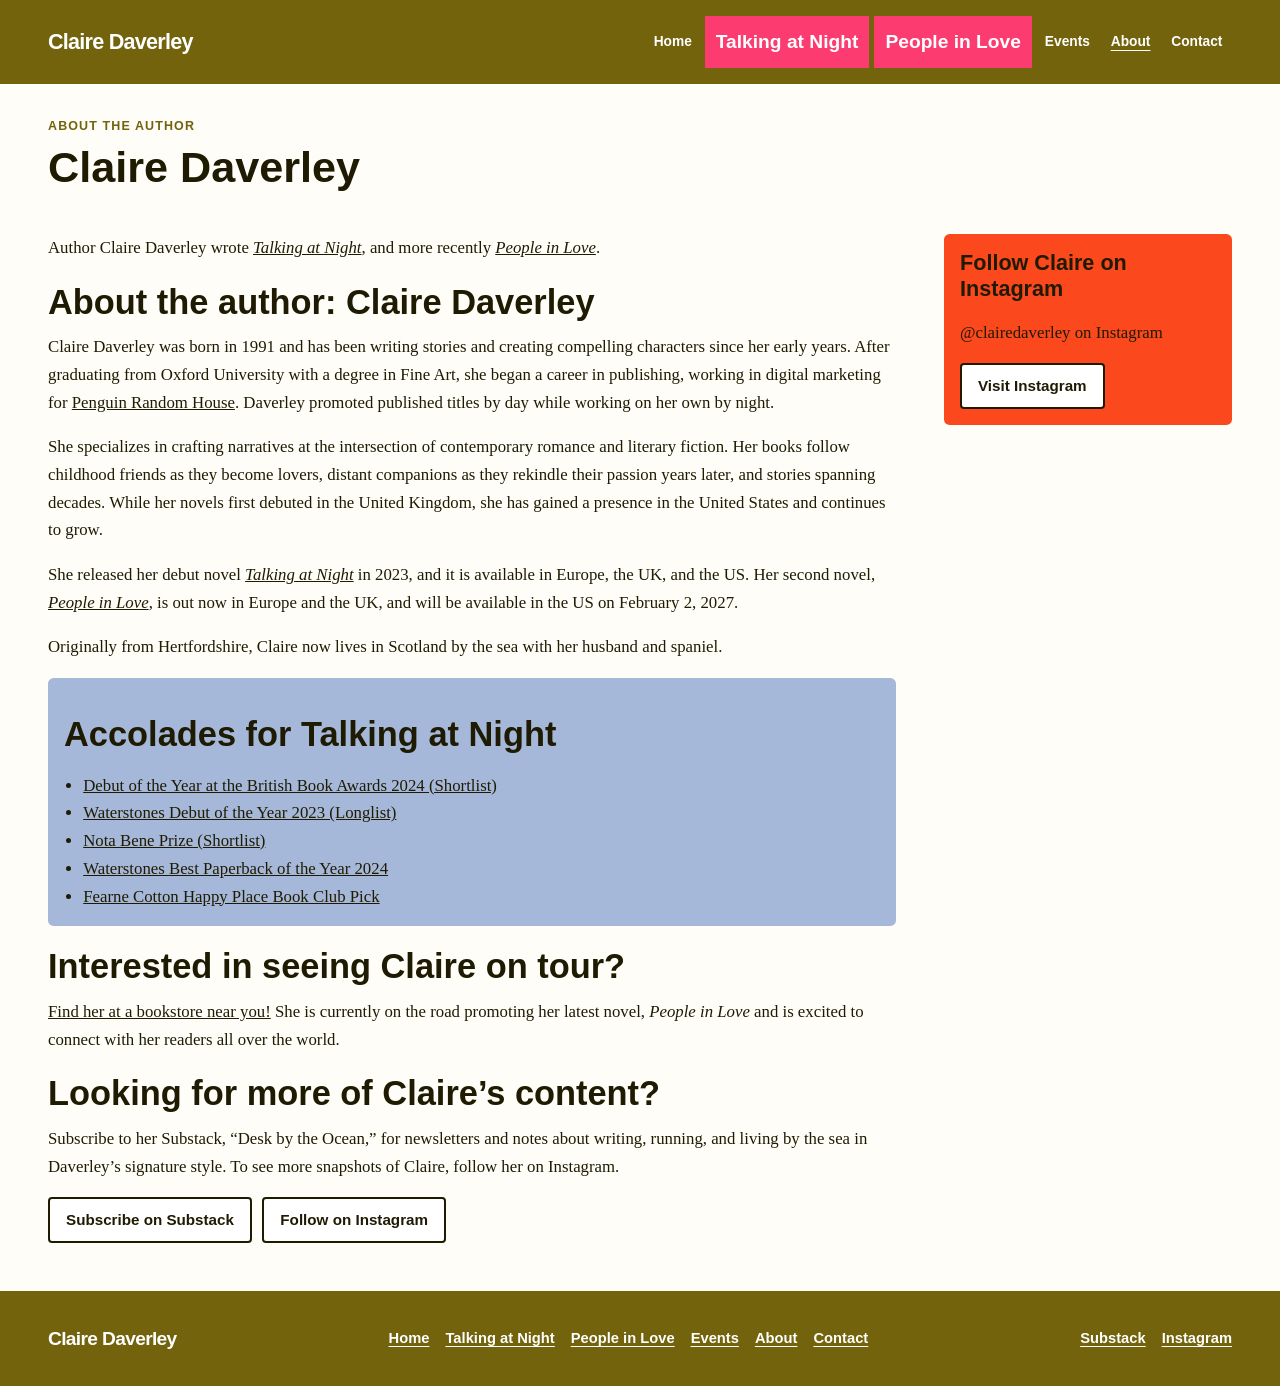
==== about.html @ dab41ded "Add all new documents and update" ====
<!doctype html>
<html lang="en">
<head>
  <meta charset="utf-8">
  <meta name="viewport" content="width=device-width, initial-scale=1">
  <meta name="description" content="Read about Claire Daverley, author of Talking at Night and People in Love.">
  <title>About | Claire Daverley</title>
  <link rel="stylesheet" href="css/styles.css">
</head>
<body>
  <a class="skip-link" href="#main">Skip to content</a>
  <header class="site-header">
    <div class="header-inner">
      <details class="menu">
        <summary aria-label="Toggle navigation"><span class="menu-icon" aria-hidden="true"></span><span class="menu-label">Menu</span></summary>
        <nav class="mobile-nav" aria-label="Mobile navigation">
          <a href="index.html">Home</a>
          <a class="book-nav-link" href="talking-at-night.html">Talking at Night</a>
          <a class="book-nav-link" href="people-in-love.html">People in Love</a>
          <a href="events.html">Events</a>
          <a href="about.html" aria-current="page">About</a>
          <a href="contact.html">Contact</a>
        </nav>
      </details>
      <a class="site-name" href="index.html">Claire Daverley</a>
      <nav class="desktop-nav" aria-label="Main navigation">
        <a href="index.html">Home</a>
        <a class="book-nav-link" href="talking-at-night.html">Talking at Night</a>
        <a class="book-nav-link" href="people-in-love.html">People in Love</a>
        <a href="events.html">Events</a>
        <a href="about.html" aria-current="page">About</a>
        <a href="contact.html">Contact</a>
      </nav>
    </div>
  </header>

  <main id="main">
    <section class="page-intro content-width">
      <p class="eyebrow">About the author</p>
      <h1>Claire Daverley</h1>
    </section>
    <div class="content-width about-layout">
      <article class="about-copy">
        <!-- The author portrait is omitted: _content-notes.md has no alt text for it. -->
        <p>Author Claire Daverley wrote <em><a href="talking-at-night.html">Talking at Night</a></em>, and more recently <em><a href="people-in-love.html">People in Love</a></em>.</p>

        <h2>About the author: Claire Daverley</h2>
        <p>Claire Daverley was born in 1991 and has been writing stories and creating compelling characters since her early years. After graduating from Oxford University with a degree in Fine Art, she began a career in publishing, working in digital marketing for <a href="https://www.penguinrandomhouse.com/">Penguin Random House</a>. Daverley promoted published titles by day while working on her own by night.</p>
        <p>She specializes in crafting narratives at the intersection of contemporary romance and literary fiction. Her books follow childhood friends as they become lovers, distant companions as they rekindle their passion years later, and stories spanning decades. While her novels first debuted in the United Kingdom, she has gained a presence in the United States and continues to grow.</p>
        <p>She released her debut novel <em><a href="talking-at-night.html">Talking at Night</a></em> in 2023, and it is available in Europe, the UK, and the US. Her second novel, <em><a href="people-in-love.html">People in Love</a></em>, is out now in Europe and the UK, and will be available in the US on February 2, 2027.</p>
        <p>Originally from Hertfordshire, Claire now lives in Scotland by the sea with her husband and spaniel.</p>

        <section class="accolades" aria-labelledby="accolades-title">
          <h2 id="accolades-title">Accolades for Talking at Night</h2>
          <ul>
            <li><a href="https://uk.bookshop.org/lists/2024-book-of-the-year-shortlist-debut-fiction?&amp;new-list-page=true&amp;bkshp-astro=t">Debut of the Year at the British Book Awards 2024 (Shortlist)</a></li>
            <li><a href="https://www.waterstones.com/category/highlights/cultural-highlights/book-awards/the-waterstones-debut-fiction-prize">Waterstones Debut of the Year 2023 (Longlist)</a></li>
            <li><a href="https://www.notabeneprize.com/journal/review-talking-at-night-claire-daverley">Nota Bene Prize (Shortlist)</a></li>
            <li><a href="https://www.waterstones.com/campaign/paperbacks-of-the-year?fbc">Waterstones Best Paperback of the Year 2024</a></li>
            <li><a href="https://www.happyplaceofficial.co.uk/pages/about-us-1">Fearne Cotton Happy Place Book Club Pick</a></li>
          </ul>
        </section>

        <h2>Interested in seeing Claire on tour?</h2>
        <p><a href="events.html">Find her at a bookstore near you!</a> She is currently on the road promoting her latest novel, <em>People in Love</em> and is excited to connect with her readers all over the world.</p>
        <h2>Looking for more of Claire’s content?</h2>
        <p>Subscribe to her Substack, “Desk by the Ocean,” for newsletters and notes about writing, running, and living by the sea in Daverley’s signature style. To see more snapshots of Claire, follow her on Instagram.</p>
        <div class="about-social">
          <a class="button" href="https://clairedaverley.substack.com">Subscribe on Substack</a>
          <a class="button" href="https://www.instagram.com/clairedaverley">Follow on Instagram</a>
        </div>
      </article>
      <aside class="instagram-card" aria-labelledby="instagram-heading">
        <h2 id="instagram-heading">Follow Claire on Instagram</h2>
        <p>@clairedaverley on Instagram</p>
        <a class="button" href="https://www.instagram.com/clairedaverley">Visit Instagram</a>
      </aside>
    </div>
  </main>

  <footer class="site-footer">
    <div class="content-width footer-inner">
      <a class="footer-name" href="index.html">Claire Daverley</a>
      <nav class="footer-nav" aria-label="Footer navigation">
        <a href="index.html">Home</a><a href="talking-at-night.html">Talking at Night</a><a href="people-in-love.html">People in Love</a><a href="events.html">Events</a><a href="about.html" aria-current="page">About</a><a href="contact.html">Contact</a>
      </nav>
      <div class="footer-social"><a href="https://clairedaverley.substack.com">Substack</a><a href="https://www.instagram.com/clairedaverley">Instagram</a></div>
    </div>
  </footer>
</body>
</html>
---- css/styles.css ----
:root {
  color-scheme: light;
  --ink: #1F1B03;
  --olive: #72630C;
  --pink: #FC3C71;
  --blue: #A6B8D9;
  --orange: #FB481D;
  --paper: #FFFDF8;
  --white: #FFFFFF;
  --line: #D8D1C4;
  --serif: Lora, Georgia, serif;
  --sans: Montserrat, Arial, sans-serif;
}

* { box-sizing: border-box; }

html { scroll-behavior: smooth; }

body {
  margin: 0;
  background: var(--paper);
  color: var(--ink);
  font-family: var(--serif);
  font-size: 1.05rem;
  line-height: 1.65;
}

img { display: block; max-width: 100%; }

a { color: inherit; }

a:focus-visible, summary:focus-visible, button:focus-visible {
  outline: 3px solid var(--orange);
  outline-offset: 4px;
}

.skip-link {
  position: absolute;
  z-index: 20;
  top: .5rem;
  left: .5rem;
  padding: .65rem 1rem;
  transform: translateY(-150%);
  background: var(--white);
  color: var(--ink);
  font-family: var(--sans);
}

.skip-link:focus { transform: translateY(0); }

.content-width, .header-inner {
  width: min(100% - 2rem, 74rem);
  margin-inline: auto;
}

.site-header {
  position: relative;
  z-index: 5;
  background: var(--olive);
  color: var(--white);
}

.header-inner {
  display: flex;
  min-height: 5.25rem;
  align-items: center;
  justify-content: space-between;
  gap: 1.25rem;
}

.site-name, .footer-name {
  color: var(--white);
  font-family: var(--sans);
  font-size: 1.35rem;
  font-weight: 700;
  letter-spacing: -.035em;
  text-decoration: none;
  white-space: nowrap;
}

.menu { margin: 0 auto 0 0; }
.site-name { margin-left: auto; }

.menu summary {
  display: flex;
  min-height: 2.75rem;
  align-items: center;
  gap: .55rem;
  cursor: pointer;
  font-family: var(--sans);
  font-size: .9rem;
  font-weight: 700;
  list-style: none;
}

.menu summary::-webkit-details-marker { display: none; }

.menu-icon, .menu-icon::before, .menu-icon::after {
  display: block;
  width: 1.45rem;
  height: 2px;
  border-radius: 2px;
  background: currentColor;
}

.menu-icon { position: relative; }
.menu-icon::before, .menu-icon::after { position: absolute; left: 0; content: ""; }
.menu-icon::before { top: -.42rem; }
.menu-icon::after { top: .42rem; }

.mobile-nav {
  display: none;
  position: absolute;
  inset: 100% 0 auto;
  padding: .75rem 1rem 1rem;
  background: var(--olive);
  box-shadow: 0 .75rem 1rem rgb(31 27 3 / 18%);
}

.menu[open] .mobile-nav { display: grid; }

.mobile-nav a, .desktop-nav a {
  padding: .75rem .85rem;
  color: var(--white);
  font-family: var(--sans);
  font-size: 1rem;
  font-weight: 700;
  text-decoration: none;
}

.mobile-nav a[aria-current="page"]:not(.book-nav-link), .desktop-nav a[aria-current="page"]:not(.book-nav-link) { text-decoration: underline; text-underline-offset: .3em; }

.mobile-nav .book-nav-link, .desktop-nav .book-nav-link {
  margin-top: .35rem;
  background: var(--pink);
  color: var(--white);
  font-size: 1.2rem;
  font-weight: 700;
}

.desktop-nav { display: none; }

.home-books {
  display: grid;
  gap: 1.5rem;
  padding-block: 2rem 3rem;
}

.featured-book {
  display: grid;
  grid-template-columns: minmax(7rem, 38%) 1fr;
  align-items: center;
  gap: 1.15rem;
  padding: 1rem;
  border: 1px solid var(--line);
  border-radius: .4rem;
  background: var(--white);
  text-decoration: none;
}

.featured-book img {
  width: 100%;
  max-height: 20rem;
  aspect-ratio: 2 / 3;
  border-radius: .2rem;
  object-fit: cover;
  object-position: center top;
}

.featured-book-copy { display: grid; gap: .35rem; }
.eyebrow { margin: 0 0 .35rem; color: var(--olive); font-family: var(--sans); font-size: .78rem; font-weight: 700; letter-spacing: .09em; text-transform: uppercase; }
.book-title { font-family: var(--sans); font-size: clamp(1.35rem, 4vw, 2rem); font-weight: 700; line-height: 1.15; }
.text-link { color: var(--ink); font-family: var(--sans); font-size: .95rem; font-weight: 700; text-decoration: underline; text-underline-offset: .2em; }

.section-block { padding-block: 2.5rem; }
.section-tint { background: #F3EFE6; }
.section-heading { display: flex; flex-wrap: wrap; align-items: end; justify-content: space-between; gap: 1rem; margin-bottom: 1.25rem; }

h1, h2, h3 {
  margin: 0;
  color: var(--ink);
  font-family: var(--sans);
  font-weight: 700;
  line-height: 1.2;
}

h1 { font-size: clamp(1.8rem, 5vw, 2.7rem); }
h2 { font-size: clamp(1.5rem, 4vw, 2.15rem); }
h3 { font-size: 1.15rem; }

.section-heading .eyebrow { margin-bottom: .35rem; }

.event-list { display: grid; gap: .8rem; margin: 0; padding: 0; list-style: none; }
.event-card {
  display: grid;
  grid-template-columns: 4.5rem 1fr;
  align-items: center;
  gap: .8rem;
  padding: 1rem;
  border-radius: .35rem;
  background: var(--white);
}

.event-card time {
  display: grid;
  justify-items: center;
  padding: .35rem;
  border-radius: .25rem;
  background: var(--blue);
  color: var(--ink);
  font-family: var(--sans);
  line-height: 1.2;
}

.event-month, .event-year { font-size: .72rem; font-weight: 700; }
.event-day { font-size: 1.65rem; font-weight: 700; }
.event-summary h2 { font-size: 1.1rem; }
.event-summary p { margin: .2rem 0 0; }
.event-card .button { grid-column: 2; justify-self: start; }

.button {
  display: inline-flex;
  min-height: 2.85rem;
  align-items: center;
  justify-content: center;
  padding: .65rem 1rem;
  border: 2px solid var(--ink);
  border-radius: .25rem;
  background: var(--white);
  color: var(--ink);
  font-family: var(--sans);
  font-size: .95rem;
  font-weight: 700;
  line-height: 1.3;
  text-align: center;
  text-decoration: none;
}

.button:hover { background: var(--ink); color: var(--white); }
.button--small { min-height: 2.5rem; padding: .5rem .75rem; font-size: .86rem; }

.subscribe-section { display: grid; gap: 1.5rem; align-items: start; }
.subscribe-copy > p:not(.eyebrow) { max-width: 40rem; }
.subscribe-copy .button { margin-top: .5rem; }
.subscribe-link-card { display: grid; gap: .5rem; align-content: center; padding: 1.25rem; border: 1px solid var(--line); border-radius: .35rem; background: var(--white); }
.subscribe-link-card p { margin: 0 0 .4rem; }
.media-grid { display: grid; gap: 1.25rem; }
.media-card { display: flex; min-width: 0; flex-direction: column; align-items: flex-start; gap: .75rem; padding: 1.25rem; border: 1px solid var(--line); border-radius: .35rem; background: var(--white); }
.media-card h3 { margin: 0; }

.page-intro { padding-block: 2rem 1rem; }
.page-intro p { max-width: 48rem; }
.book-page { display: grid; gap: 1.5rem; padding-block: 1.5rem 3rem; }
.book-cover { width: min(100%, 22rem); margin-inline: auto; }
.book-cover img { width: 100%; max-height: 34rem; object-fit: contain; object-position: center top; }
.book-copy .eyebrow { margin-top: .75rem; }
.book-copy h1 { margin-bottom: .75rem; }
.tagline { font-family: var(--sans); font-size: 1.18rem; font-weight: 700; line-height: 1.4; }
.book-description p { margin-block: .8rem; }
.availability { display: inline-block; margin-block: .4rem 1rem; padding: .45rem .7rem; border-radius: .2rem; background: var(--blue); color: var(--ink); font-family: var(--sans); font-weight: 700; }
.retailer-section { margin-top: 1.5rem; }
.retailer-section h2, .praise h2 { margin-bottom: .75rem; font-size: 1.4rem; }
.retailer-grid { display: grid; grid-template-columns: repeat(auto-fit, minmax(9rem, 1fr)); gap: .65rem; }
.retailer-grid .button { width: 100%; }
.praise { padding-block: 2rem 3rem; }
.praise blockquote { margin: 0; padding: 1rem; border-left: .3rem solid var(--orange); background: #F3EFE6; }
.praise blockquote + blockquote { margin-top: .75rem; }
.praise cite { display: block; margin-top: .5rem; font-style: normal; font-weight: 700; }

.events-layout { display: grid; gap: 1.5rem; padding-block: 1.5rem 3rem; }
.event-list--full .event-card { grid-template-columns: 4.5rem 1fr; }
.event-photo-list { display: grid; gap: 1rem; align-content: start; }
.event-photo-list img { width: 100%; max-height: 32rem; border-radius: .35rem; object-fit: cover; }
.about-layout { display: grid; gap: 1.5rem; padding-block: 1.5rem 3rem; }
.about-copy p { margin-top: 0; }
.about-copy h1, .about-copy h2 { margin-block: 1.25rem .65rem; }
.accolades { padding: 1rem; border-radius: .35rem; background: var(--blue); color: var(--ink); }
.accolades ul { margin-bottom: 0; padding-left: 1.2rem; }
.about-social { display: flex; flex-wrap: wrap; gap: .65rem; margin-top: 1rem; }
.instagram-card { padding: 1rem; border-radius: .35rem; background: var(--orange); }
.instagram-card h2 { margin-bottom: .5rem; font-size: 1.35rem; }
.contact-list { margin: 1.5rem 0; padding: 0; list-style: none; }
.contact-list li { padding: 1rem 0; border-bottom: 1px solid var(--line); }
.contact-list h2 { margin-bottom: .35rem; font-size: 1.2rem; }
.contact-list p { margin: 0; }
.contact-social { display: flex; flex-wrap: wrap; gap: .75rem; }

.site-footer { padding-block: 2rem; background: var(--olive); color: var(--white); }
.footer-inner { display: grid; gap: 1.25rem; }
.footer-nav, .footer-social { display: flex; flex-wrap: wrap; gap: .55rem 1rem; }
.footer-nav a, .footer-social a { color: var(--white); font-family: var(--sans); font-size: .92rem; font-weight: 700; text-decoration: underline; text-underline-offset: .2em; }
.footer-name { font-size: 1.2rem; }

@media (min-width: 42rem) {
  .home-books { grid-template-columns: repeat(2, minmax(0, 1fr)); align-items: start; padding-block: 3rem; }
  .featured-book { grid-template-columns: minmax(8rem, 44%) 1fr; }
  .event-card { grid-template-columns: 4.5rem 1fr auto; }
  .event-card .button { grid-column: auto; }
  .subscribe-section { grid-template-columns: minmax(0, 1fr) minmax(17rem, .8fr); gap: 2rem; }
  .media-grid { grid-template-columns: repeat(2, minmax(0, 1fr)); }
  .book-page { grid-template-columns: minmax(14rem, .7fr) minmax(0, 1.3fr); gap: 2.5rem; align-items: start; }
  .book-cover { position: sticky; top: 1rem; }
  .events-layout { grid-template-columns: minmax(0, 1.3fr) minmax(14rem, .7fr); }
  .event-photo-list { grid-template-columns: 1fr; }
  .about-layout { grid-template-columns: minmax(0, 1fr) minmax(14rem, .55fr); align-items: start; }
}

@media (min-width: 62rem) {
  .content-width, .header-inner { width: min(100% - 3rem, 74rem); }
  .menu { display: none; }
  .site-name { order: 1; margin-left: 0; }
  .desktop-nav {
    order: 2;
    display: flex;
    align-items: center;
    gap: .1rem;
    margin-left: auto;
    padding: 0;
  }
  .desktop-nav a { padding: .65rem .6rem; font-size: .86rem; white-space: nowrap; }
  .desktop-nav .book-nav-link { margin: 0 .1rem; padding-inline: .7rem; font-size: 1.2rem; }
  .home-books { gap: 2rem; padding-block: 4rem; }
  .featured-book { gap: 1.5rem; padding: 1.25rem; }
  .section-block { padding-block: 3.5rem; }
  .event-list--home { grid-template-columns: repeat(3, minmax(0, 1fr)); }
  .event-list--home .event-card { grid-template-columns: 4rem 1fr; align-items: start; }
  .event-list--home .event-card .button { grid-column: 1 / -1; }
  .event-photo-list { grid-template-columns: 1fr 1fr; }
  .event-photo-list img:first-child { grid-row: span 2; height: 100%; max-height: none; }
  .about-layout { grid-template-columns: minmax(0, 1fr) 18rem; gap: 3rem; }
  .footer-inner { grid-template-columns: auto 1fr auto; align-items: center; }
  .footer-nav { justify-content: center; }
}

@media (prefers-reduced-motion: reduce) {
  html { scroll-behavior: auto; }
}
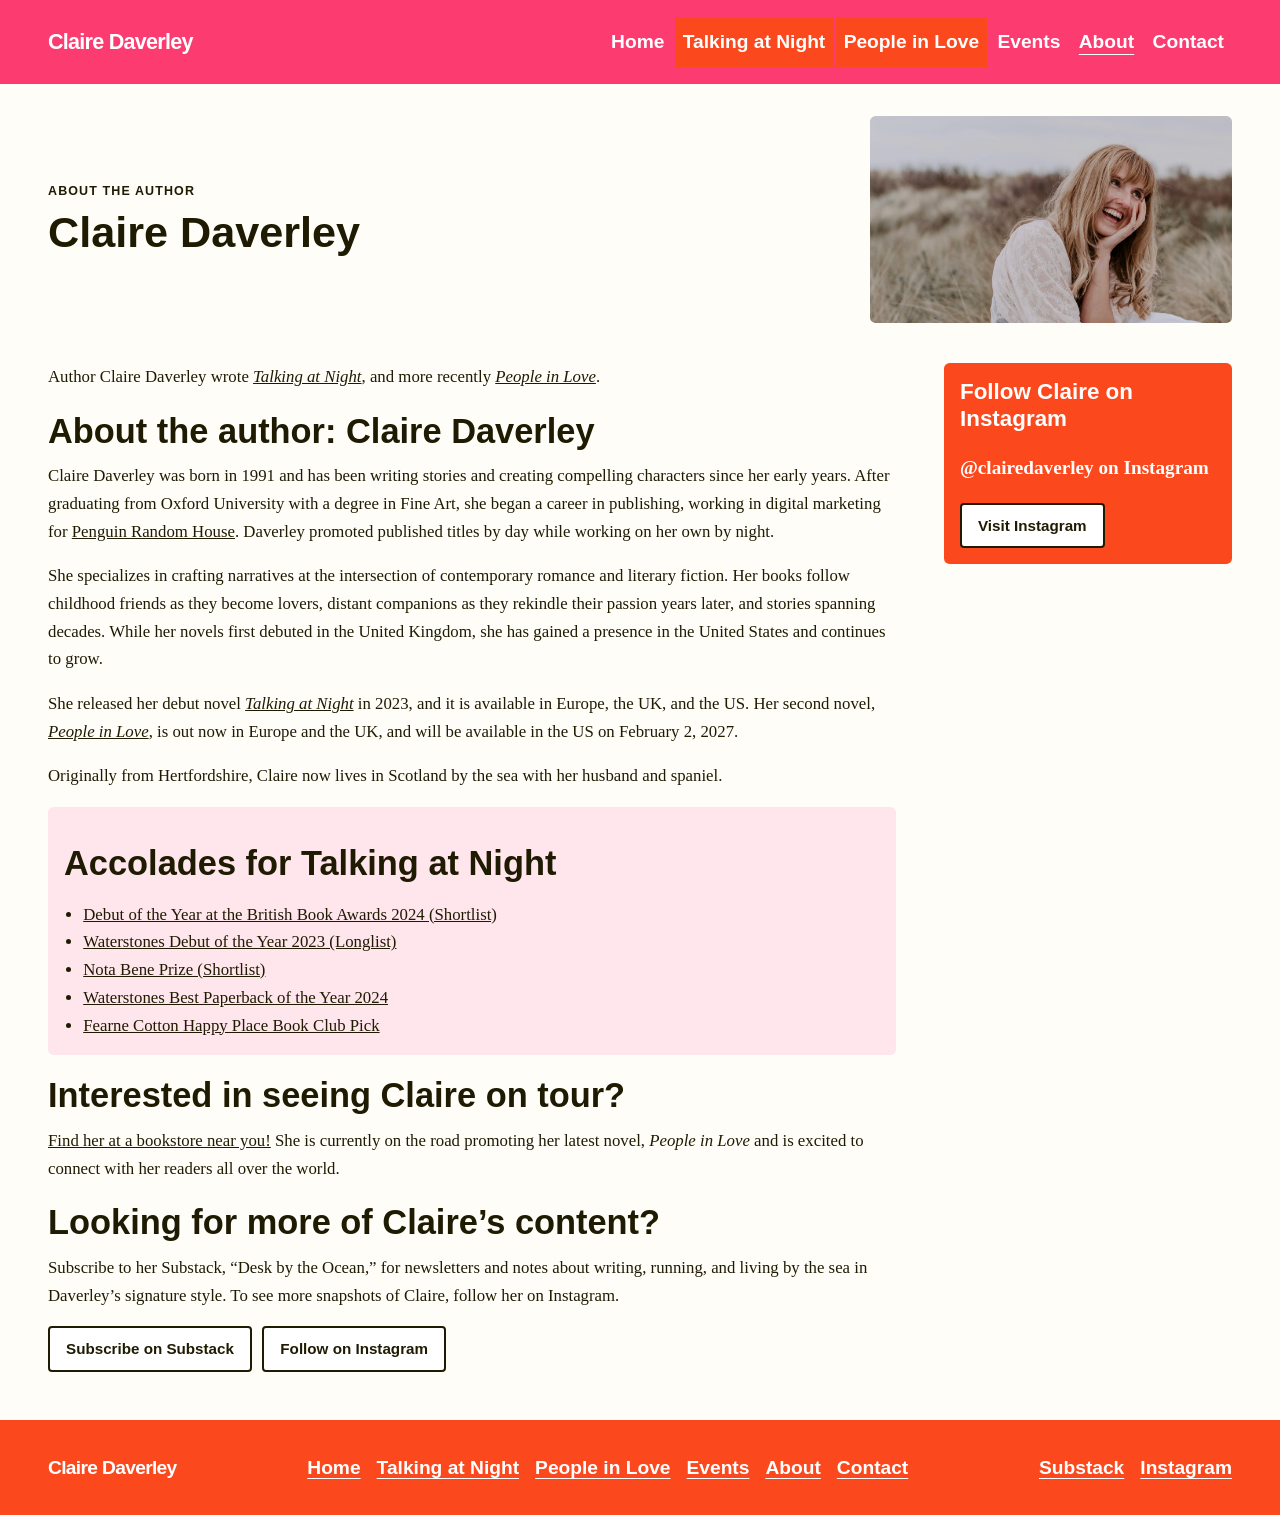
==== commit 24b1641b: "Synch site aesthetic updates" ====
--- a/about.html
+++ b/about.html
@@ -11,19 +11,8 @@
   <a class="skip-link" href="#main">Skip to content</a>
   <header class="site-header">
     <div class="header-inner">
-      <details class="menu">
-        <summary aria-label="Toggle navigation"><span class="menu-icon" aria-hidden="true"></span><span class="menu-label">Menu</span></summary>
-        <nav class="mobile-nav" aria-label="Mobile navigation">
-          <a href="index.html">Home</a>
-          <a class="book-nav-link" href="talking-at-night.html">Talking at Night</a>
-          <a class="book-nav-link" href="people-in-love.html">People in Love</a>
-          <a href="events.html">Events</a>
-          <a href="about.html" aria-current="page">About</a>
-          <a href="contact.html">Contact</a>
-        </nav>
-      </details>
       <a class="site-name" href="index.html">Claire Daverley</a>
-      <nav class="desktop-nav" aria-label="Main navigation">
+      <nav class="site-nav" aria-label="Main navigation">
         <a href="index.html">Home</a>
         <a class="book-nav-link" href="talking-at-night.html">Talking at Night</a>
         <a class="book-nav-link" href="people-in-love.html">People in Love</a>
@@ -35,13 +24,15 @@
   </header>
 
   <main id="main">
-    <section class="page-intro content-width">
-      <p class="eyebrow">About the author</p>
-      <h1>Claire Daverley</h1>
+    <section class="page-intro about-page-intro content-width">
+      <div>
+        <p class="eyebrow">About the author</p>
+        <h1>Claire Daverley</h1>
+      </div>
+      <img class="author-photo" src="images/claire_daverley_author_photo.webp" alt="Portrait of Claire Daverley.">
     </section>
     <div class="content-width about-layout">
       <article class="about-copy">
-        <!-- The author portrait is omitted: _content-notes.md has no alt text for it. -->
         <p>Author Claire Daverley wrote <em><a href="talking-at-night.html">Talking at Night</a></em>, and more recently <em><a href="people-in-love.html">People in Love</a></em>.</p>
 
         <h2>About the author: Claire Daverley</h2>
--- a/css/styles.css
+++ b/css/styles.css
@@ -1,10 +1,9 @@
 :root {
   color-scheme: light;
   --ink: #1F1B03;
-  --olive: #72630C;
   --pink: #FC3C71;
-  --blue: #A6B8D9;
   --orange: #FB481D;
+  --soft-pink: #FFE5EC;
   --paper: #FFFDF8;
   --white: #FFFFFF;
   --line: #D8D1C4;
@@ -56,12 +55,13 @@
 .site-header {
   position: relative;
   z-index: 5;
-  background: var(--olive);
+  background: var(--pink);
   color: var(--white);
 }
 
 .header-inner {
   display: flex;
+  flex-wrap: wrap;
   min-height: 5.25rem;
   align-items: center;
   justify-content: space-between;
@@ -78,67 +78,31 @@
   white-space: nowrap;
 }
 
-.menu { margin: 0 auto 0 0; }
-.site-name { margin-left: auto; }
-
-.menu summary {
+.site-nav {
   display: flex;
-  min-height: 2.75rem;
-  align-items: center;
-  gap: .55rem;
-  cursor: pointer;
-  font-family: var(--sans);
-  font-size: .9rem;
-  font-weight: 700;
-  list-style: none;
-}
-
-.menu summary::-webkit-details-marker { display: none; }
-
-.menu-icon, .menu-icon::before, .menu-icon::after {
-  display: block;
-  width: 1.45rem;
-  height: 2px;
-  border-radius: 2px;
-  background: currentColor;
-}
-
-.menu-icon { position: relative; }
-.menu-icon::before, .menu-icon::after { position: absolute; left: 0; content: ""; }
-.menu-icon::before { top: -.42rem; }
-.menu-icon::after { top: .42rem; }
-
-.mobile-nav {
-  display: none;
-  position: absolute;
-  inset: 100% 0 auto;
-  padding: .75rem 1rem 1rem;
-  background: var(--olive);
-  box-shadow: 0 .75rem 1rem rgb(31 27 3 / 18%);
-}
-
-.menu[open] .mobile-nav { display: grid; }
-
-.mobile-nav a, .desktop-nav a {
-  padding: .75rem .85rem;
+  width: 100%;
+  flex-wrap: wrap;
+  gap: .15rem;
+  padding-bottom: .65rem;
+}
+
+.site-nav a {
+  padding: .35rem .5rem;
   color: var(--white);
   font-family: var(--sans);
-  font-size: 1rem;
+  font-size: 1.2rem;
   font-weight: 700;
   text-decoration: none;
 }
 
-.mobile-nav a[aria-current="page"]:not(.book-nav-link), .desktop-nav a[aria-current="page"]:not(.book-nav-link) { text-decoration: underline; text-underline-offset: .3em; }
-
-.mobile-nav .book-nav-link, .desktop-nav .book-nav-link {
-  margin-top: .35rem;
-  background: var(--pink);
+.site-nav a[aria-current="page"]:not(.book-nav-link) { text-decoration: underline; text-underline-offset: .3em; }
+
+.site-nav .book-nav-link {
+  background: var(--orange);
   color: var(--white);
   font-size: 1.2rem;
   font-weight: 700;
 }
-
-.desktop-nav { display: none; }
 
 .home-books {
   display: grid;
@@ -168,12 +132,12 @@
 }
 
 .featured-book-copy { display: grid; gap: .35rem; }
-.eyebrow { margin: 0 0 .35rem; color: var(--olive); font-family: var(--sans); font-size: .78rem; font-weight: 700; letter-spacing: .09em; text-transform: uppercase; }
+.eyebrow { margin: 0 0 .35rem; color: var(--ink); font-family: var(--sans); font-size: .78rem; font-weight: 700; letter-spacing: .09em; text-transform: uppercase; }
 .book-title { font-family: var(--sans); font-size: clamp(1.35rem, 4vw, 2rem); font-weight: 700; line-height: 1.15; }
 .text-link { color: var(--ink); font-family: var(--sans); font-size: .95rem; font-weight: 700; text-decoration: underline; text-underline-offset: .2em; }
 
 .section-block { padding-block: 2.5rem; }
-.section-tint { background: #F3EFE6; }
+.section-tint { background: var(--soft-pink); }
 .section-heading { display: flex; flex-wrap: wrap; align-items: end; justify-content: space-between; gap: 1rem; margin-bottom: 1.25rem; }
 
 h1, h2, h3 {
@@ -206,7 +170,7 @@
   justify-items: center;
   padding: .35rem;
   border-radius: .25rem;
-  background: var(--blue);
+  background: var(--soft-pink);
   color: var(--ink);
   font-family: var(--sans);
   line-height: 1.2;
@@ -250,6 +214,8 @@
 
 .page-intro { padding-block: 2rem 1rem; }
 .page-intro p { max-width: 48rem; }
+.about-page-intro { display: grid; grid-template-columns: minmax(0, 1fr) minmax(8rem, .45fr); align-items: center; gap: 1rem; }
+.author-photo { width: 100%; max-height: 15rem; border-radius: .35rem; object-fit: cover; }
 .book-page { display: grid; gap: 1.5rem; padding-block: 1.5rem 3rem; }
 .book-cover { width: min(100%, 22rem); margin-inline: auto; }
 .book-cover img { width: 100%; max-height: 34rem; object-fit: contain; object-position: center top; }
@@ -257,13 +223,13 @@
 .book-copy h1 { margin-bottom: .75rem; }
 .tagline { font-family: var(--sans); font-size: 1.18rem; font-weight: 700; line-height: 1.4; }
 .book-description p { margin-block: .8rem; }
-.availability { display: inline-block; margin-block: .4rem 1rem; padding: .45rem .7rem; border-radius: .2rem; background: var(--blue); color: var(--ink); font-family: var(--sans); font-weight: 700; }
+.availability { display: inline-block; margin-block: .4rem 1rem; padding: .45rem .7rem; border-radius: .2rem; background: var(--soft-pink); color: var(--ink); font-family: var(--sans); font-weight: 700; }
 .retailer-section { margin-top: 1.5rem; }
 .retailer-section h2, .praise h2 { margin-bottom: .75rem; font-size: 1.4rem; }
 .retailer-grid { display: grid; grid-template-columns: repeat(auto-fit, minmax(9rem, 1fr)); gap: .65rem; }
 .retailer-grid .button { width: 100%; }
 .praise { padding-block: 2rem 3rem; }
-.praise blockquote { margin: 0; padding: 1rem; border-left: .3rem solid var(--orange); background: #F3EFE6; }
+.praise blockquote { margin: 0; padding: 1rem; border-left: .3rem solid var(--orange); background: var(--soft-pink); }
 .praise blockquote + blockquote { margin-top: .75rem; }
 .praise cite { display: block; margin-top: .5rem; font-style: normal; font-weight: 700; }
 
@@ -274,21 +240,22 @@
 .about-layout { display: grid; gap: 1.5rem; padding-block: 1.5rem 3rem; }
 .about-copy p { margin-top: 0; }
 .about-copy h1, .about-copy h2 { margin-block: 1.25rem .65rem; }
-.accolades { padding: 1rem; border-radius: .35rem; background: var(--blue); color: var(--ink); }
+.accolades { padding: 1rem; border-radius: .35rem; background: var(--soft-pink); color: var(--ink); }
 .accolades ul { margin-bottom: 0; padding-left: 1.2rem; }
 .about-social { display: flex; flex-wrap: wrap; gap: .65rem; margin-top: 1rem; }
-.instagram-card { padding: 1rem; border-radius: .35rem; background: var(--orange); }
-.instagram-card h2 { margin-bottom: .5rem; font-size: 1.35rem; }
+.instagram-card { padding: 1rem; border-radius: .35rem; background: var(--orange); color: var(--white); }
+.instagram-card h2 { margin-bottom: .5rem; color: var(--white); font-size: 1.4rem; }
+.instagram-card p { color: var(--white); font-size: 1.2rem; font-weight: 700; }
 .contact-list { margin: 1.5rem 0; padding: 0; list-style: none; }
 .contact-list li { padding: 1rem 0; border-bottom: 1px solid var(--line); }
 .contact-list h2 { margin-bottom: .35rem; font-size: 1.2rem; }
 .contact-list p { margin: 0; }
 .contact-social { display: flex; flex-wrap: wrap; gap: .75rem; }
 
-.site-footer { padding-block: 2rem; background: var(--olive); color: var(--white); }
+.site-footer { padding-block: 2rem; background: var(--orange); color: var(--white); }
 .footer-inner { display: grid; gap: 1.25rem; }
 .footer-nav, .footer-social { display: flex; flex-wrap: wrap; gap: .55rem 1rem; }
-.footer-nav a, .footer-social a { color: var(--white); font-family: var(--sans); font-size: .92rem; font-weight: 700; text-decoration: underline; text-underline-offset: .2em; }
+.footer-nav a, .footer-social a { color: var(--white); font-family: var(--sans); font-size: 1.2rem; font-weight: 700; text-decoration: underline; text-underline-offset: .2em; }
 .footer-name { font-size: 1.2rem; }
 
 @media (min-width: 42rem) {
@@ -307,18 +274,14 @@
 
 @media (min-width: 62rem) {
   .content-width, .header-inner { width: min(100% - 3rem, 74rem); }
-  .menu { display: none; }
-  .site-name { order: 1; margin-left: 0; }
-  .desktop-nav {
-    order: 2;
-    display: flex;
-    align-items: center;
-    gap: .1rem;
+  .header-inner { flex-wrap: nowrap; }
+  .site-nav {
+    width: auto;
+    justify-content: flex-end;
     margin-left: auto;
-    padding: 0;
+    padding-bottom: 0;
   }
-  .desktop-nav a { padding: .65rem .6rem; font-size: .86rem; white-space: nowrap; }
-  .desktop-nav .book-nav-link { margin: 0 .1rem; padding-inline: .7rem; font-size: 1.2rem; }
+  .site-nav a { padding: .55rem .5rem; white-space: nowrap; }
   .home-books { gap: 2rem; padding-block: 4rem; }
   .featured-book { gap: 1.5rem; padding: 1.25rem; }
   .section-block { padding-block: 3.5rem; }
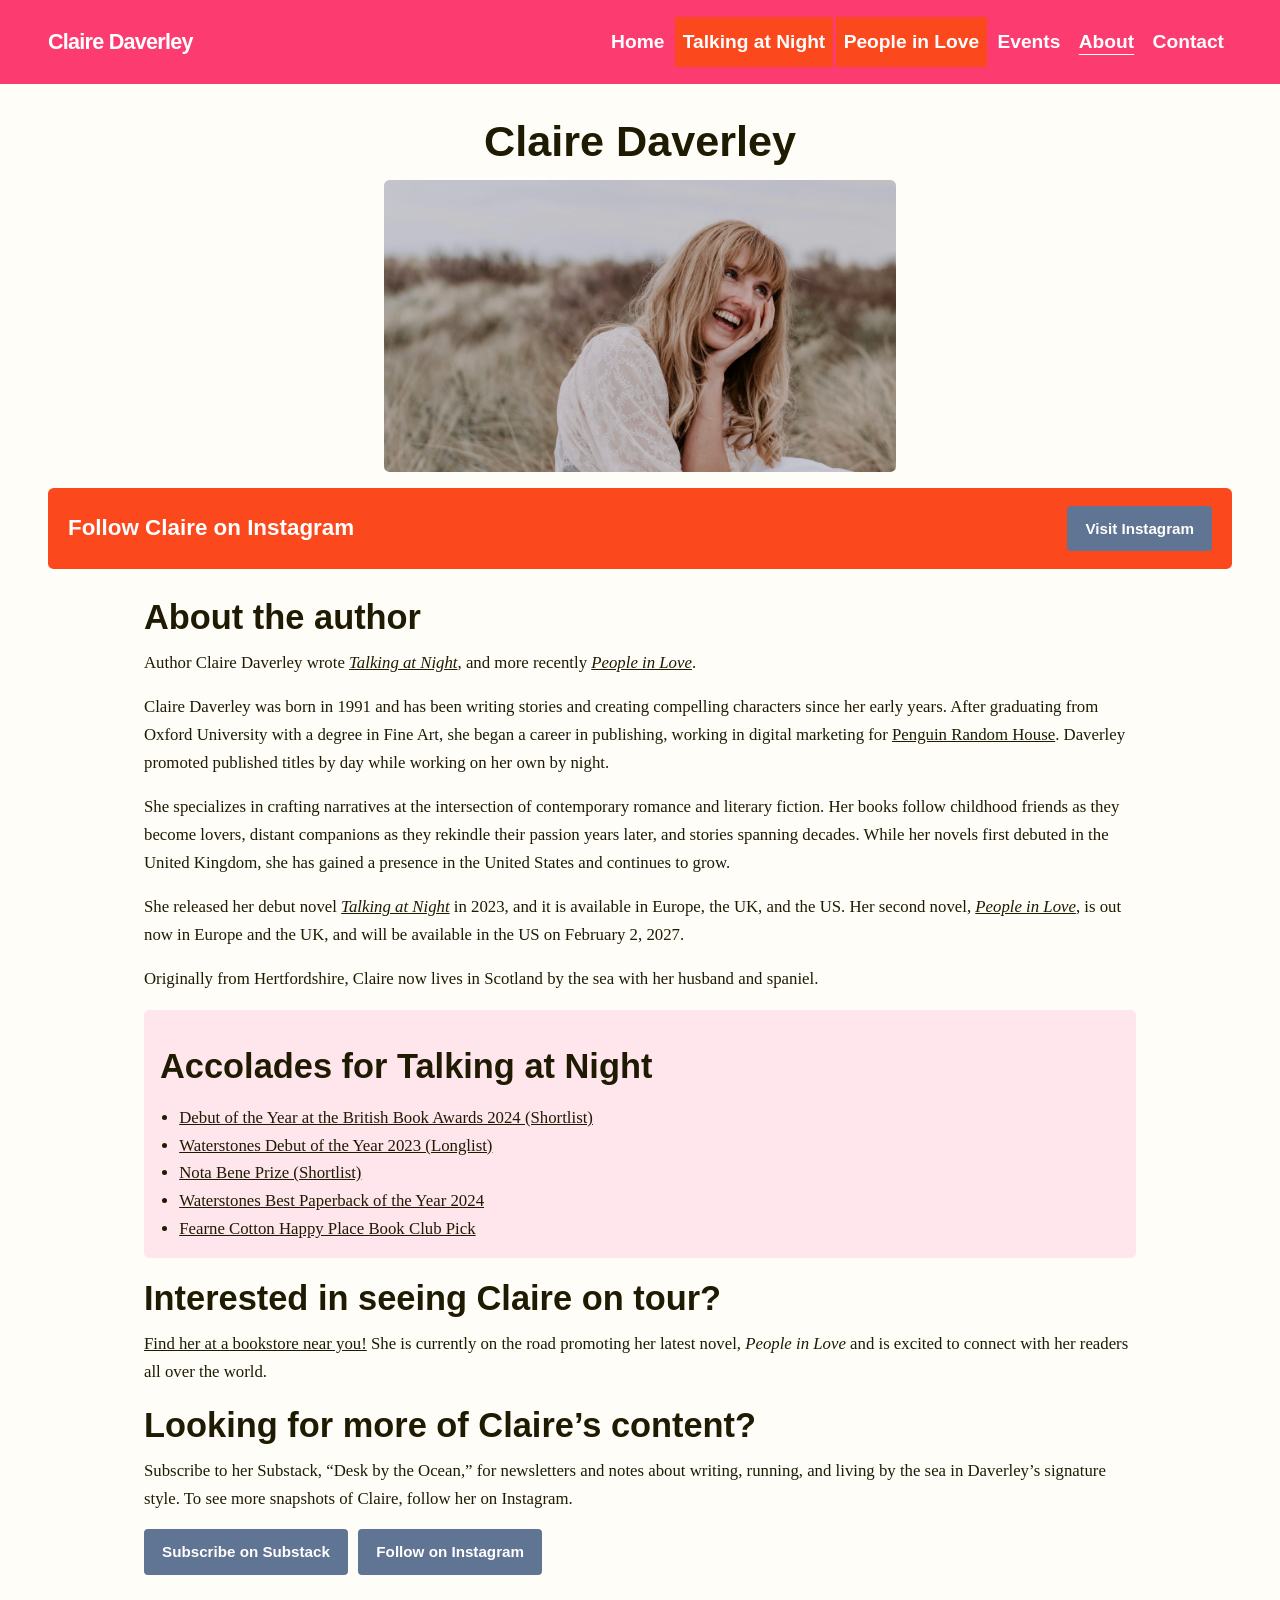
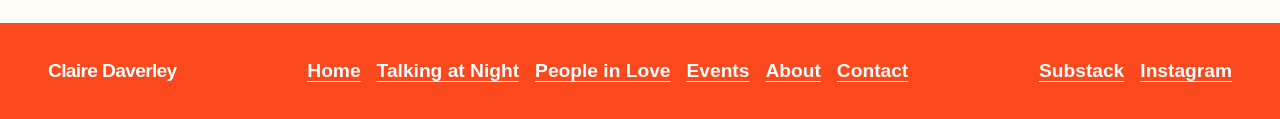
==== commit f2604497: "About page updates" ====
--- a/about.html
+++ b/about.html
@@ -25,17 +25,18 @@
 
   <main id="main">
     <section class="page-intro about-page-intro content-width">
-      <div>
-        <p class="eyebrow">About the author</p>
-        <h1>Claire Daverley</h1>
-      </div>
+      <h1>Claire Daverley</h1>
       <img class="author-photo" src="images/claire_daverley_author_photo.webp" alt="Portrait of Claire Daverley.">
     </section>
     <div class="content-width about-layout">
+      <aside class="instagram-banner" aria-labelledby="instagram-heading">
+        <h2 id="instagram-heading">Follow Claire on Instagram</h2>
+        <a class="button" href="https://www.instagram.com/clairedaverley">Visit Instagram</a>
+      </aside>
       <article class="about-copy">
+        <h2>About the author</h2>
         <p>Author Claire Daverley wrote <em><a href="talking-at-night.html">Talking at Night</a></em>, and more recently <em><a href="people-in-love.html">People in Love</a></em>.</p>
 
-        <h2>About the author: Claire Daverley</h2>
         <p>Claire Daverley was born in 1991 and has been writing stories and creating compelling characters since her early years. After graduating from Oxford University with a degree in Fine Art, she began a career in publishing, working in digital marketing for <a href="https://www.penguinrandomhouse.com/">Penguin Random House</a>. Daverley promoted published titles by day while working on her own by night.</p>
         <p>She specializes in crafting narratives at the intersection of contemporary romance and literary fiction. Her books follow childhood friends as they become lovers, distant companions as they rekindle their passion years later, and stories spanning decades. While her novels first debuted in the United Kingdom, she has gained a presence in the United States and continues to grow.</p>
         <p>She released her debut novel <em><a href="talking-at-night.html">Talking at Night</a></em> in 2023, and it is available in Europe, the UK, and the US. Her second novel, <em><a href="people-in-love.html">People in Love</a></em>, is out now in Europe and the UK, and will be available in the US on February 2, 2027.</p>
@@ -61,11 +62,6 @@
           <a class="button" href="https://www.instagram.com/clairedaverley">Follow on Instagram</a>
         </div>
       </article>
-      <aside class="instagram-card" aria-labelledby="instagram-heading">
-        <h2 id="instagram-heading">Follow Claire on Instagram</h2>
-        <p>@clairedaverley on Instagram</p>
-        <a class="button" href="https://www.instagram.com/clairedaverley">Visit Instagram</a>
-      </aside>
     </div>
   </main>
 
--- a/css/styles.css
+++ b/css/styles.css
@@ -3,6 +3,8 @@
   --ink: #1F1B03;
   --pink: #FC3C71;
   --orange: #FB481D;
+  --button-blue: #607493;
+  --button-blue-hover: #526787;
   --soft-pink: #FFE5EC;
   --paper: #FFFDF8;
   --white: #FFFFFF;
@@ -188,10 +190,10 @@
   align-items: center;
   justify-content: center;
   padding: .65rem 1rem;
-  border: 2px solid var(--ink);
+  border: 2px solid var(--button-blue);
   border-radius: .25rem;
-  background: var(--white);
-  color: var(--ink);
+  background: var(--button-blue);
+  color: var(--white);
   font-family: var(--sans);
   font-size: .95rem;
   font-weight: 700;
@@ -200,12 +202,11 @@
   text-decoration: none;
 }
 
-.button:hover { background: var(--ink); color: var(--white); }
+.button:hover { border-color: var(--button-blue-hover); background: var(--button-blue-hover); color: var(--white); }
 .button--small { min-height: 2.5rem; padding: .5rem .75rem; font-size: .86rem; }
 
 .subscribe-section { display: grid; gap: 1.5rem; align-items: start; }
 .subscribe-copy > p:not(.eyebrow) { max-width: 40rem; }
-.subscribe-copy .button { margin-top: .5rem; }
 .subscribe-link-card { display: grid; gap: .5rem; align-content: center; padding: 1.25rem; border: 1px solid var(--line); border-radius: .35rem; background: var(--white); }
 .subscribe-link-card p { margin: 0 0 .4rem; }
 .media-grid { display: grid; gap: 1.25rem; }
@@ -214,8 +215,8 @@
 
 .page-intro { padding-block: 2rem 1rem; }
 .page-intro p { max-width: 48rem; }
-.about-page-intro { display: grid; grid-template-columns: minmax(0, 1fr) minmax(8rem, .45fr); align-items: center; gap: 1rem; }
-.author-photo { width: 100%; max-height: 15rem; border-radius: .35rem; object-fit: cover; }
+.about-page-intro { display: grid; justify-items: center; gap: .75rem; text-align: center; }
+.author-photo { width: min(100%, 32rem); height: auto; border-radius: .35rem; }
 .book-page { display: grid; gap: 1.5rem; padding-block: 1.5rem 3rem; }
 .book-cover { width: min(100%, 22rem); margin-inline: auto; }
 .book-cover img { width: 100%; max-height: 34rem; object-fit: contain; object-position: center top; }
@@ -237,15 +238,15 @@
 .event-list--full .event-card { grid-template-columns: 4.5rem 1fr; }
 .event-photo-list { display: grid; gap: 1rem; align-content: start; }
 .event-photo-list img { width: 100%; max-height: 32rem; border-radius: .35rem; object-fit: cover; }
-.about-layout { display: grid; gap: 1.5rem; padding-block: 1.5rem 3rem; }
+.about-layout { padding-block: 0 3rem; }
+.instagram-banner { display: flex; flex-wrap: wrap; align-items: center; justify-content: space-between; gap: 1rem; margin-bottom: 1.75rem; padding: 1.1rem 1.25rem; border-radius: .35rem; background: var(--orange); color: var(--white); }
+.instagram-banner h2 { margin: 0; color: var(--white); font-size: 1.4rem; }
+.about-copy { max-width: 62rem; margin-inline: auto; }
 .about-copy p { margin-top: 0; }
 .about-copy h1, .about-copy h2 { margin-block: 1.25rem .65rem; }
 .accolades { padding: 1rem; border-radius: .35rem; background: var(--soft-pink); color: var(--ink); }
 .accolades ul { margin-bottom: 0; padding-left: 1.2rem; }
 .about-social { display: flex; flex-wrap: wrap; gap: .65rem; margin-top: 1rem; }
-.instagram-card { padding: 1rem; border-radius: .35rem; background: var(--orange); color: var(--white); }
-.instagram-card h2 { margin-bottom: .5rem; color: var(--white); font-size: 1.4rem; }
-.instagram-card p { color: var(--white); font-size: 1.2rem; font-weight: 700; }
 .contact-list { margin: 1.5rem 0; padding: 0; list-style: none; }
 .contact-list li { padding: 1rem 0; border-bottom: 1px solid var(--line); }
 .contact-list h2 { margin-bottom: .35rem; font-size: 1.2rem; }
@@ -269,7 +270,6 @@
   .book-cover { position: sticky; top: 1rem; }
   .events-layout { grid-template-columns: minmax(0, 1.3fr) minmax(14rem, .7fr); }
   .event-photo-list { grid-template-columns: 1fr; }
-  .about-layout { grid-template-columns: minmax(0, 1fr) minmax(14rem, .55fr); align-items: start; }
 }
 
 @media (min-width: 62rem) {
@@ -290,7 +290,6 @@
   .event-list--home .event-card .button { grid-column: 1 / -1; }
   .event-photo-list { grid-template-columns: 1fr 1fr; }
   .event-photo-list img:first-child { grid-row: span 2; height: 100%; max-height: none; }
-  .about-layout { grid-template-columns: minmax(0, 1fr) 18rem; gap: 3rem; }
   .footer-inner { grid-template-columns: auto 1fr auto; align-items: center; }
   .footer-nav { justify-content: center; }
 }
